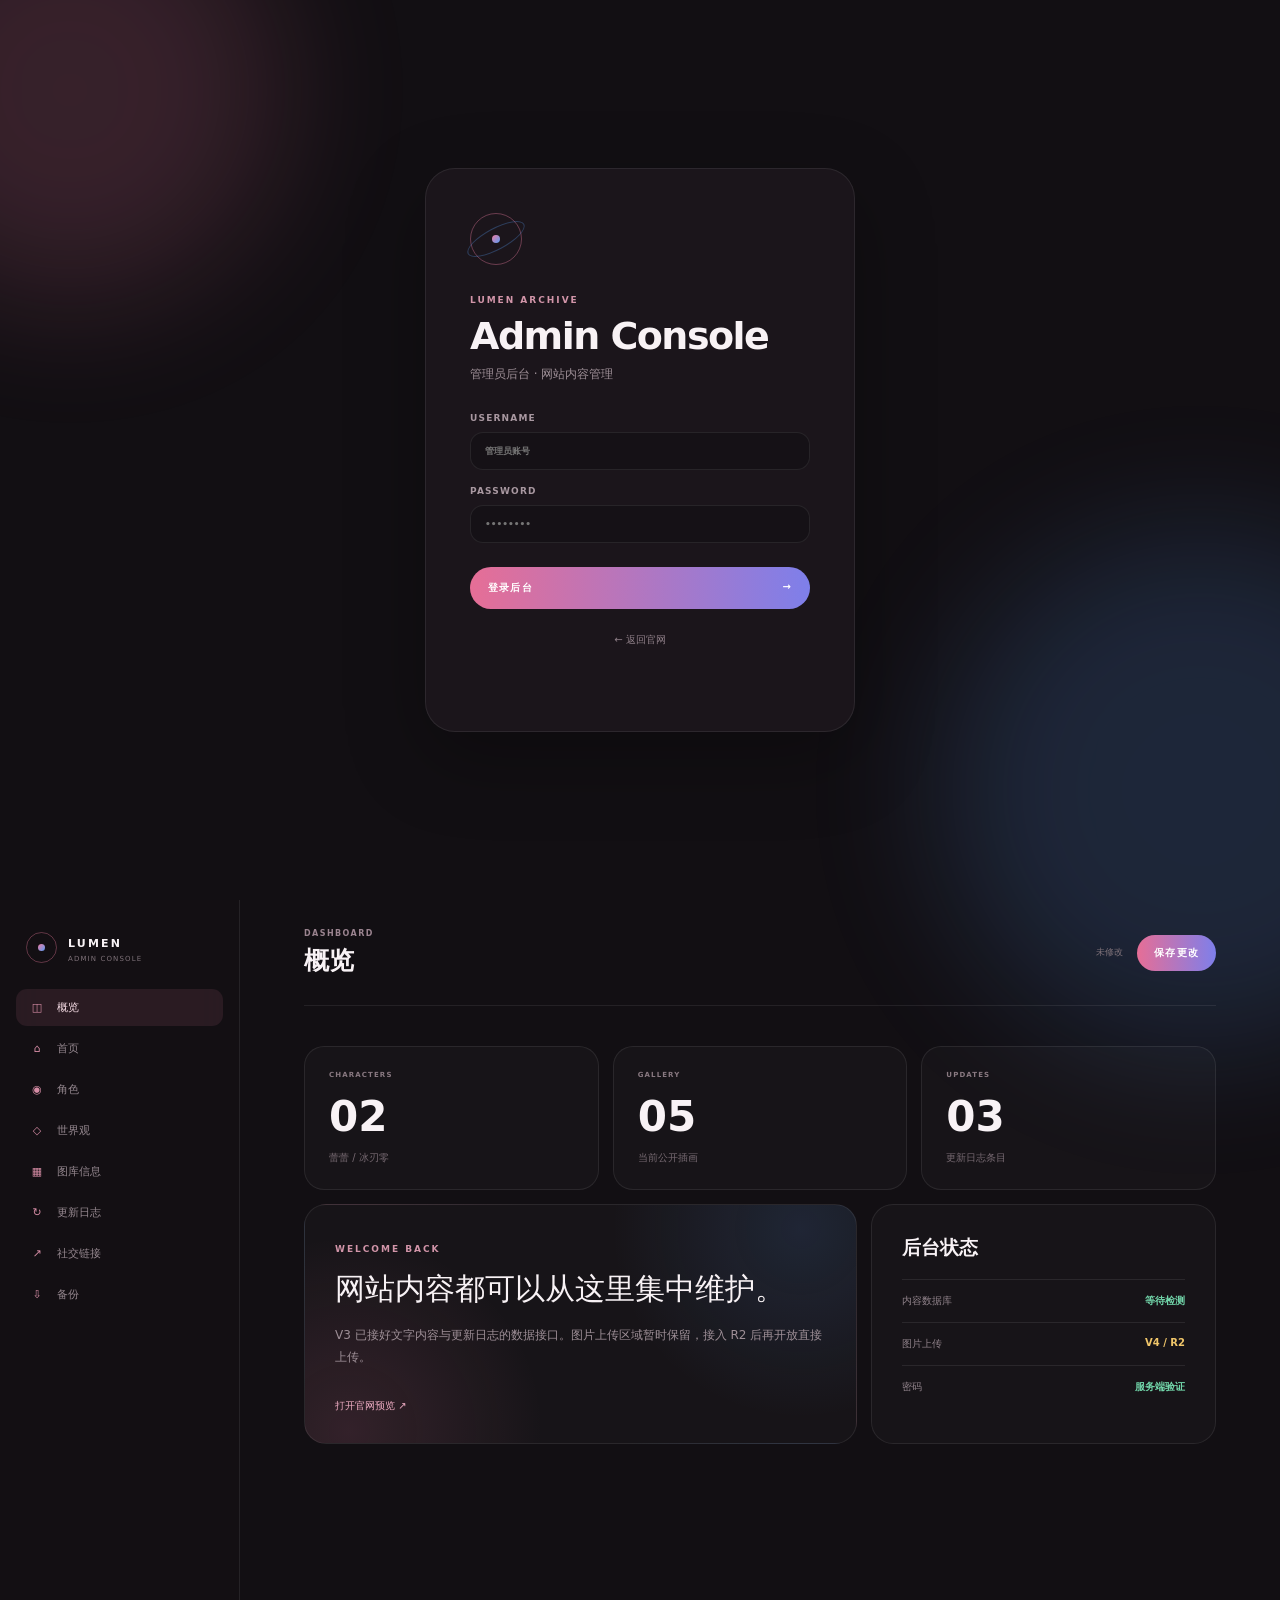
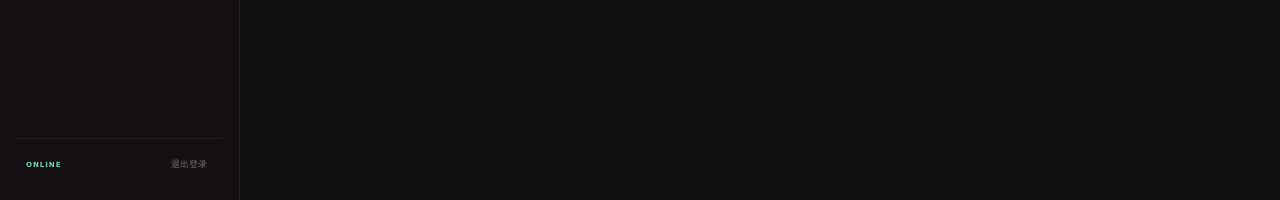
==== admin/index.html @ 8931a834 "Add files via upload" ====
<!doctype html>
<html lang="zh-CN">
<head>
  <meta charset="utf-8">
  <meta name="viewport" content="width=device-width,initial-scale=1">
  <meta name="theme-color" content="#161117">
  <title>LUMEN ARCHIVE · Admin</title>
  <link rel="stylesheet" href="admin.css">
</head>
<body>
  <div class="bg-orb a"></div><div class="bg-orb b"></div>

  <section class="login-screen" id="loginScreen">
    <div class="login-card">
      <div class="admin-mark"><span></span></div>
      <p class="overline">LUMEN ARCHIVE</p>
      <h1>Admin Console</h1>
      <p class="sub">管理员后台 · 网站内容管理</p>
      <div class="local-notice" id="localNotice" hidden>
        当前是本地预览。真正的账号密码登录与在线保存，需要部署 Cloudflare Functions + D1。
      </div>
      <form id="loginForm">
        <label>USERNAME<input id="username" autocomplete="username" placeholder="管理员账号" required></label>
        <label>PASSWORD<input id="password" type="password" autocomplete="current-password" placeholder="••••••••" required></label>
        <button class="primary" type="submit">登录后台 <span>→</span></button>
      </form>
      <button class="demo-btn" id="demoBtn" hidden>进入本地界面预览</button>
      <a class="back-link" href="../index.html">← 返回官网</a>
      <p class="login-msg" id="loginMsg"></p>
    </div>
  </section>

  <div class="app" id="app" hidden>
    <aside class="sidebar">
      <a class="side-brand" href="../index.html"><span class="logo-dot"></span><div><strong>LUMEN</strong><small>ADMIN CONSOLE</small></div></a>
      <nav>
        <button class="nav-item active" data-panel="overview"><span>◫</span>概览</button>
        <button class="nav-item" data-panel="home"><span>⌂</span>首页</button>
        <button class="nav-item" data-panel="characters"><span>◉</span>角色</button>
        <button class="nav-item" data-panel="world"><span>◇</span>世界观</button>
        <button class="nav-item" data-panel="gallery"><span>▦</span>图库信息</button>
        <button class="nav-item" data-panel="updates"><span>↻</span>更新日志</button>
        <button class="nav-item" data-panel="social"><span>↗</span>社交链接</button>
        <button class="nav-item" data-panel="backup"><span>⇩</span>备份</button>
      </nav>
      <div class="side-bottom">
        <span id="modeBadge">ONLINE</span>
        <button id="logoutBtn">退出登录</button>
      </div>
    </aside>

    <main class="workspace">
      <header class="admin-topbar">
        <div><p id="panelKicker">DASHBOARD</p><h2 id="panelTitle">概览</h2></div>
        <div class="top-actions"><span class="save-state" id="saveState">未修改</span><button class="save-btn" id="saveBtn">保存更改</button></div>
      </header>

      <section class="panel active" data-panel-view="overview">
        <div class="stats">
          <article><small>CHARACTERS</small><strong>02</strong><span>蕾蕾 / 冰刃零</span></article>
          <article><small>GALLERY</small><strong>05</strong><span>当前公开插画</span></article>
          <article><small>UPDATES</small><strong id="updateCount">03</strong><span>更新日志条目</span></article>
        </div>
        <div class="overview-grid">
          <article class="welcome-card"><p class="overline">WELCOME BACK</p><h3>网站内容都可以从这里集中维护。</h3><p>V3 已接好文字内容与更新日志的数据接口。图片上传区域暂时保留，接入 R2 后再开放直接上传。</p><a href="../index.html" target="_blank">打开官网预览 ↗</a></article>
          <article class="status-card"><h3>后台状态</h3><div><span>内容数据库</span><b id="dbStatus">等待检测</b></div><div><span>图片上传</span><b class="warn">V4 / R2</b></div><div><span>密码</span><b>服务端验证</b></div></article>
        </div>
      </section>

      <section class="panel" data-panel-view="home">
        <div class="form-card">
          <div class="card-head"><div><p>HOME PAGE</p><h3>首页文字</h3></div></div>
          <label>网站标题<input data-field="site.title"></label>
          <label>首页第一行<input data-field="site.heroKicker"></label>
          <label>首页说明<textarea data-field="site.heroDescription" rows="4"></textarea></label>
        </div>
      </section>

      <section class="panel" data-panel-view="characters">
        <div class="two-col">
          <div class="form-card pink-edge"><div class="card-head"><div><p>CHARACTER 01</p><h3>蕾蕾</h3></div><span>MEDICAL</span></div><label>一句话介绍<textarea data-field="characters.leilei.lead" rows="3"></textarea></label><label>角色简介<textarea data-field="characters.leilei.body" rows="8"></textarea></label></div>
          <div class="form-card blue-edge"><div class="card-head"><div><p>CHARACTER 02</p><h3>冰刃零</h3></div><span>COMBAT</span></div><label>一句话介绍<textarea data-field="characters.zero.lead" rows="3"></textarea></label><label>角色简介<textarea data-field="characters.zero.body" rows="8"></textarea></label></div>
        </div>
      </section>

      <section class="panel" data-panel-view="world">
        <div class="form-card"><div class="card-head"><div><p>WORLD / LORE</p><h3>世界观总述</h3></div></div><label>官网展示文字<textarea data-field="world.intro" rows="10"></textarea></label><p class="help">这里保持全年龄版本。其他世界观卡片目前仍写在页面模板里，后续也可以继续数据化。</p></div>
      </section>

      <section class="panel" data-panel-view="gallery">
        <div class="form-card"><div class="card-head"><div><p>GALLERY META</p><h3>图库标题</h3></div></div><div class="two-col fields"><label>蕾蕾主视觉<input data-field="gallery.leileiHeroCaption"></label><label>零主视觉<input data-field="gallery.zeroHeroCaption"></label><label>零场景图<input data-field="gallery.zeroSceneCaption"></label><label>蕾蕾日常图<input data-field="gallery.leileiDayCaption"></label><label>蕾蕾夜景图<input data-field="gallery.leileiNightCaption"></label></div></div>
        <div class="upload-disabled"><div>＋</div><h3>图片上传将在接入 R2 后开放</h3><p>V3 先负责文字、链接和更新日志；这样不会为了上传图片就引入不必要的复杂度。</p></div>
      </section>

      <section class="panel" data-panel-view="updates">
        <div class="panel-row"><div><p class="overline">CHANGELOG</p><h3 class="big-panel-title">更新日志</h3></div><button class="secondary" id="addUpdateBtn">＋ 新增更新</button></div>
        <div class="updates-editor" id="updatesEditor"></div>
      </section>

      <section class="panel" data-panel-view="social">
        <div class="form-card"><div class="card-head"><div><p>SOCIAL</p><h3>X / Twitter</h3></div></div><label>显示账号<input data-field="site.xHandle" placeholder="@hushubudu023"></label><label>链接地址<input data-field="site.xUrl" placeholder="https://x.com/..."></label></div>
      </section>

      <section class="panel" data-panel-view="backup">
        <div class="form-card"><div class="card-head"><div><p>DATA BACKUP</p><h3>导入 / 导出</h3></div></div><p class="help">你可以随时导出当前网站文字数据为 JSON。部署前也可以在本地后台预览模式里修改后导出。</p><div class="backup-actions"><button class="secondary" id="exportBtn">导出 JSON</button><label class="file-btn">导入 JSON<input type="file" id="importInput" accept="application/json" hidden></label></div></div>
      </section>
    </main>
  </div>

  <script src="../site-data.js"></script>
  <script src="admin.js"></script>
</body>
</html>
---- admin/admin.css ----
:root{--bg:#120f13;--panel:#1b171c;--panel2:#211b22;--ink:#f8f2f5;--muted:#9e8f97;--line:rgba(255,255,255,.08);--pink:#ef7ca2;--blue:#599cf5;--green:#72d6aa;--yellow:#f0c66a;--shadow:0 26px 80px rgba(0,0,0,.28)}
*{box-sizing:border-box}html,body{margin:0;min-height:100%;background:var(--bg);color:var(--ink);font-family:Inter,"PingFang SC","Microsoft YaHei",system-ui,sans-serif}button,input,textarea{font:inherit}.bg-orb{position:fixed;border-radius:50%;filter:blur(70px);opacity:.17;pointer-events:none}.bg-orb.a{width:420px;height:420px;background:var(--pink);left:-140px;top:-120px}.bg-orb.b{width:520px;height:520px;background:var(--blue);right:-180px;bottom:-150px}.overline{font-size:9px;font-weight:900;letter-spacing:.22em;color:#d295a9}.login-screen{min-height:100vh;display:grid;place-items:center;padding:30px;position:relative;z-index:2}.login-card{width:min(430px,94vw);padding:44px;border:1px solid var(--line);border-radius:30px;background:rgba(29,23,29,.88);backdrop-filter:blur(22px);box-shadow:var(--shadow)}.admin-mark{width:52px;height:52px;border-radius:50%;border:1px solid rgba(239,124,162,.38);display:grid;place-items:center;margin-bottom:30px}.admin-mark:before{content:"";width:62px;height:20px;border:1px solid rgba(89,156,245,.3);border-radius:50%;transform:rotate(-28deg);position:absolute}.admin-mark span{width:8px;height:8px;border-radius:50%;background:linear-gradient(135deg,var(--pink),var(--blue))}.login-card h1{font-size:38px;letter-spacing:-.04em;margin:8px 0}.sub{color:var(--muted);font-size:12px;margin:0 0 30px}.local-notice{padding:13px 14px;border-radius:14px;background:rgba(240,198,106,.09);border:1px solid rgba(240,198,106,.2);color:#e6c98d;font-size:11px;line-height:1.7;margin-bottom:20px}.login-card label,.form-card label{display:block;font-size:9px;font-weight:900;letter-spacing:.13em;color:#a998a1;margin:16px 0}.login-card input,.form-card input,.form-card textarea,.update-card input,.update-card textarea{display:block;width:100%;margin-top:9px;border:1px solid var(--line);border-radius:13px;background:#151116;color:var(--ink);padding:13px 14px;outline:none;resize:vertical}.login-card input:focus,.form-card input:focus,.form-card textarea:focus,.update-card input:focus,.update-card textarea:focus{border-color:rgba(239,124,162,.5);box-shadow:0 0 0 3px rgba(239,124,162,.08)}.primary,.save-btn{width:100%;display:flex;justify-content:space-between;border:0;border-radius:999px;padding:14px 18px;background:linear-gradient(90deg,#e66e96,#7e7fea);color:white;font-size:10px;font-weight:900;letter-spacing:.12em;cursor:pointer;margin-top:24px}.demo-btn{width:100%;border:1px solid var(--line);background:transparent;color:#d6c9cf;border-radius:999px;padding:13px;margin-top:12px;cursor:pointer}.back-link{display:block;text-align:center;color:#8f7f88;font-size:10px;margin-top:24px;text-decoration:none}.login-msg{text-align:center;color:#f195aa;font-size:11px;min-height:18px}.app{min-height:100vh;display:grid;grid-template-columns:240px 1fr;position:relative;z-index:2}.sidebar{height:100vh;position:sticky;top:0;border-right:1px solid var(--line);background:rgba(20,16,20,.88);backdrop-filter:blur(20px);padding:24px 16px;display:flex;flex-direction:column}.side-brand{display:flex;gap:11px;align-items:center;padding:8px 10px 26px;text-decoration:none;color:inherit}.logo-dot{width:31px;height:31px;border-radius:50%;border:1px solid rgba(239,124,162,.35);position:relative}.logo-dot:after{content:"";position:absolute;inset:11px;border-radius:50%;background:linear-gradient(135deg,var(--pink),var(--blue))}.side-brand strong{font-size:11px;letter-spacing:.2em}.side-brand small{display:block;color:#7f7179;font-size:7px;letter-spacing:.16em;margin-top:4px}.sidebar nav{display:flex;flex-direction:column;gap:4px}.nav-item{border:0;background:transparent;color:#968890;text-align:left;padding:11px 12px;border-radius:11px;cursor:pointer;font-size:11px;display:flex;gap:11px;align-items:center}.nav-item:hover{background:rgba(255,255,255,.04);color:#ddd2d7}.nav-item.active{background:rgba(239,124,162,.1);color:#f6dce5}.nav-item span{width:18px;text-align:center;color:#d68ca5}.side-bottom{margin-top:auto;padding:18px 10px 4px;border-top:1px solid var(--line);display:flex;justify-content:space-between;align-items:center}.side-bottom span{font-size:7px;font-weight:900;letter-spacing:.14em;color:var(--green)}.side-bottom button{border:0;background:none;color:#84757d;font-size:9px;cursor:pointer}.workspace{min-width:0;padding:0 5vw 60px}.admin-topbar{height:106px;display:flex;align-items:center;justify-content:space-between;border-bottom:1px solid var(--line);margin-bottom:40px}.admin-topbar p{font-size:8px;font-weight:900;letter-spacing:.18em;color:#9b8490;margin:0 0 6px}.admin-topbar h2{font-size:25px;margin:0}.top-actions{display:flex;align-items:center;gap:14px}.save-state{font-size:9px;color:#7f7279}.save-btn{width:auto;margin:0;padding:11px 17px}.panel{display:none;max-width:1160px}.panel.active{display:block}.stats{display:grid;grid-template-columns:repeat(3,1fr);gap:14px}.stats article{padding:24px;border:1px solid var(--line);border-radius:20px;background:rgba(255,255,255,.025)}.stats small{display:block;color:#897981;font-size:7px;font-weight:900;letter-spacing:.16em}.stats strong{display:block;font-size:42px;margin:13px 0 5px}.stats span{font-size:10px;color:#776a72}.overview-grid{display:grid;grid-template-columns:1.6fr 1fr;gap:14px;margin-top:14px}.welcome-card,.status-card,.form-card,.upload-disabled{border:1px solid var(--line);border-radius:22px;background:rgba(255,255,255,.025);padding:30px}.welcome-card{background:radial-gradient(circle at 90% 10%,rgba(89,156,245,.13),transparent 35%),radial-gradient(circle at 8% 95%,rgba(239,124,162,.13),transparent 35%),rgba(255,255,255,.025)}.welcome-card h3{font:500 30px/1.45 "Songti SC","STSong",serif;max-width:610px;margin:13px 0}.welcome-card>p:not(.overline){color:var(--muted);font-size:12px;line-height:1.9;max-width:620px}.welcome-card a{display:inline-block;color:#efadc3;text-decoration:none;font-size:10px;margin-top:18px}.status-card h3{margin:0 0 18px}.status-card div{display:flex;justify-content:space-between;padding:14px 0;border-top:1px solid var(--line);font-size:10px;color:#92848c}.status-card b{color:var(--green)}.status-card b.warn{color:var(--yellow)}.form-card{max-width:860px}.card-head{display:flex;justify-content:space-between;align-items:start;margin-bottom:25px}.card-head p{font-size:8px;font-weight:900;letter-spacing:.18em;color:#967e8a;margin:0 0 8px}.card-head h3{font-size:24px;margin:0}.card-head>span{font-size:7px;letter-spacing:.15em;border:1px solid var(--line);padding:7px 9px;border-radius:999px}.pink-edge{border-top:2px solid rgba(239,124,162,.5)}.blue-edge{border-top:2px solid rgba(89,156,245,.55)}.two-col{display:grid;grid-template-columns:1fr 1fr;gap:14px}.two-col.fields{gap:0 14px}.help{color:#82747c;font-size:11px;line-height:1.8}.upload-disabled{max-width:860px;margin-top:14px;text-align:center;padding:46px;border-style:dashed}.upload-disabled>div{font-size:30px;color:#6f626a}.upload-disabled h3{font:500 23px "Songti SC","STSong",serif;margin:12px}.upload-disabled p{color:#7d7077;font-size:11px}.panel-row{display:flex;justify-content:space-between;align-items:end;margin-bottom:22px}.big-panel-title{font-size:32px;margin:8px 0 0}.secondary,.file-btn{border:1px solid var(--line);border-radius:999px;background:rgba(255,255,255,.04);color:#d9cdd3;padding:11px 15px;font-size:9px;font-weight:900;letter-spacing:.1em;cursor:pointer}.updates-editor{display:flex;flex-direction:column;gap:10px}.update-card{display:grid;grid-template-columns:130px 1fr 42px;gap:12px;padding:18px;border:1px solid var(--line);border-radius:18px;background:rgba(255,255,255,.025);align-items:start}.update-card label{font-size:7px;font-weight:900;letter-spacing:.12em;color:#877881}.update-card input,.update-card textarea{margin-top:7px}.update-card .update-text{display:grid;grid-template-columns:1fr 1.6fr;gap:12px}.delete-update{border:1px solid rgba(239,124,162,.14);border-radius:12px;background:rgba(239,124,162,.06);color:#d98ba5;width:38px;height:38px;cursor:pointer}.backup-actions{display:flex;gap:10px;margin-top:25px}.file-btn{display:inline-flex;align-items:center}.save-state.dirty{color:var(--yellow)}.save-state.saved{color:var(--green)}
@media(max-width:900px){.app{grid-template-columns:76px 1fr}.side-brand div,.nav-item{font-size:0}.nav-item span{font-size:14px;margin:auto}.side-bottom{display:block;text-align:center}.side-bottom button{display:none}.workspace{padding:0 4vw 50px}.two-col,.overview-grid{grid-template-columns:1fr}}
@media(max-width:650px){.app{display:block}.sidebar{height:auto;position:sticky;z-index:10;top:0;flex-direction:row;padding:8px;overflow-x:auto;border-right:0;border-bottom:1px solid var(--line)}.side-brand,.side-bottom{display:none}.sidebar nav{flex-direction:row}.nav-item{min-width:46px}.workspace{padding:0 16px 40px}.admin-topbar{height:88px}.admin-topbar h2{font-size:20px}.save-state{display:none}.stats{grid-template-columns:1fr}.update-card{grid-template-columns:1fr}.update-card .update-text{grid-template-columns:1fr}.delete-update{width:100%}}
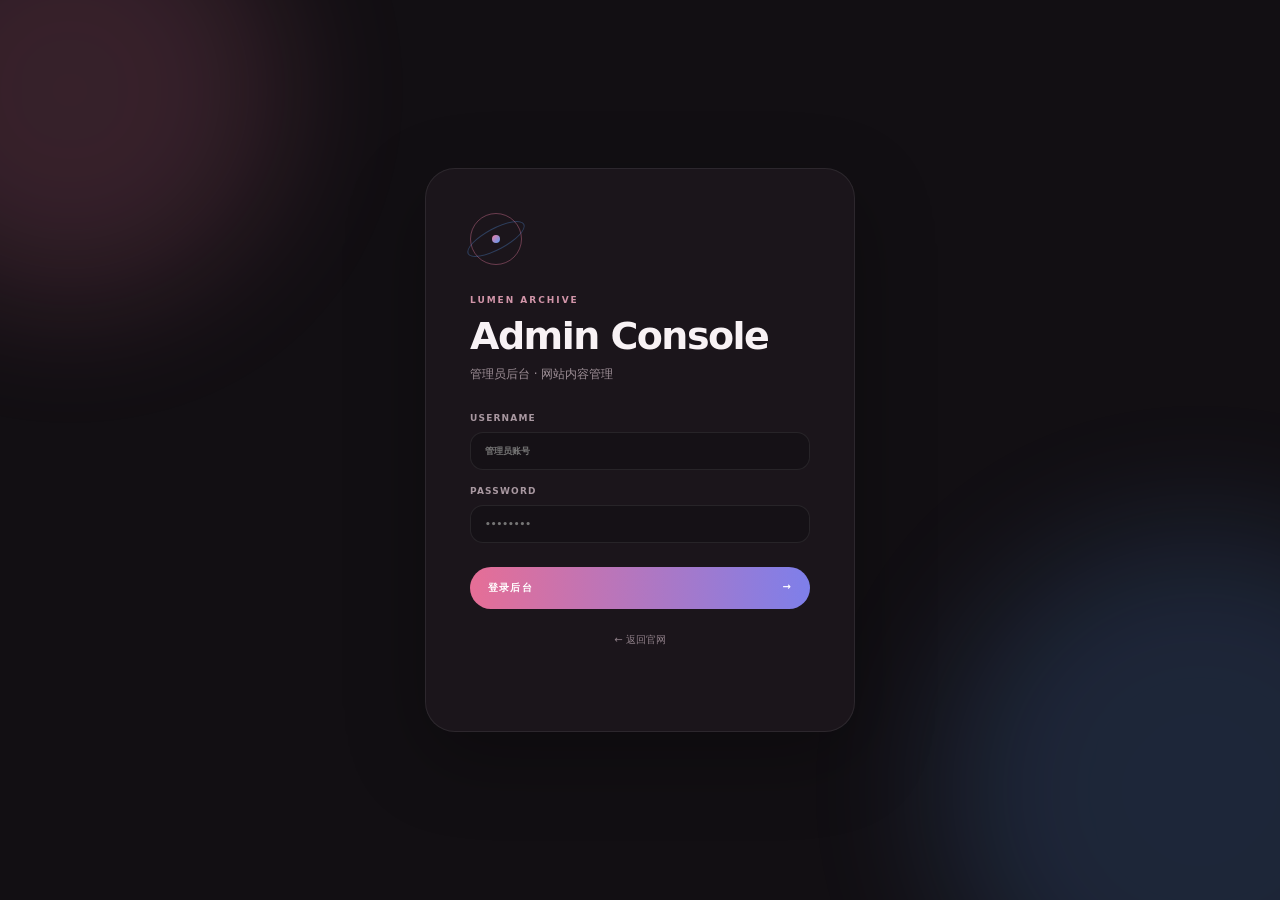
==== commit 617a7836: "Update index.html" ====
--- a/admin/index.html
+++ b/admin/index.html
@@ -6,6 +6,11 @@
   <meta name="theme-color" content="#161117">
   <title>LUMEN ARCHIVE · Admin</title>
   <link rel="stylesheet" href="admin.css">
+  <link rel="icon" href="/favicon.ico" sizes="any">
+  <link rel="icon" type="image/png" sizes="32x32" href="/favicon-32x32.png">
+  <link rel="icon" type="image/png" sizes="16x16" href="/favicon-16x16.png">
+  <link rel="apple-touch-icon" sizes="180x180" href="/apple-touch-icon.png">
+  <link rel="manifest" href="/site.webmanifest">
 </head>
 <body>
   <div class="bg-orb a"></div><div class="bg-orb b"></div>
--- a/admin/admin.css
+++ b/admin/admin.css
@@ -1,3 +1,10 @@
+/* V3.1 admin visibility hotfix */
+#loginScreen[hidden],
+#app[hidden],
+[hidden]{
+  display:none !important;
+}
+
 
 :root{--bg:#120f13;--panel:#1b171c;--panel2:#211b22;--ink:#f8f2f5;--muted:#9e8f97;--line:rgba(255,255,255,.08);--pink:#ef7ca2;--blue:#599cf5;--green:#72d6aa;--yellow:#f0c66a;--shadow:0 26px 80px rgba(0,0,0,.28)}
 *{box-sizing:border-box}html,body{margin:0;min-height:100%;background:var(--bg);color:var(--ink);font-family:Inter,"PingFang SC","Microsoft YaHei",system-ui,sans-serif}button,input,textarea{font:inherit}.bg-orb{position:fixed;border-radius:50%;filter:blur(70px);opacity:.17;pointer-events:none}.bg-orb.a{width:420px;height:420px;background:var(--pink);left:-140px;top:-120px}.bg-orb.b{width:520px;height:520px;background:var(--blue);right:-180px;bottom:-150px}.overline{font-size:9px;font-weight:900;letter-spacing:.22em;color:#d295a9}.login-screen{min-height:100vh;display:grid;place-items:center;padding:30px;position:relative;z-index:2}.login-card{width:min(430px,94vw);padding:44px;border:1px solid var(--line);border-radius:30px;background:rgba(29,23,29,.88);backdrop-filter:blur(22px);box-shadow:var(--shadow)}.admin-mark{width:52px;height:52px;border-radius:50%;border:1px solid rgba(239,124,162,.38);display:grid;place-items:center;margin-bottom:30px}.admin-mark:before{content:"";width:62px;height:20px;border:1px solid rgba(89,156,245,.3);border-radius:50%;transform:rotate(-28deg);position:absolute}.admin-mark span{width:8px;height:8px;border-radius:50%;background:linear-gradient(135deg,var(--pink),var(--blue))}.login-card h1{font-size:38px;letter-spacing:-.04em;margin:8px 0}.sub{color:var(--muted);font-size:12px;margin:0 0 30px}.local-notice{padding:13px 14px;border-radius:14px;background:rgba(240,198,106,.09);border:1px solid rgba(240,198,106,.2);color:#e6c98d;font-size:11px;line-height:1.7;margin-bottom:20px}.login-card label,.form-card label{display:block;font-size:9px;font-weight:900;letter-spacing:.13em;color:#a998a1;margin:16px 0}.login-card input,.form-card input,.form-card textarea,.update-card input,.update-card textarea{display:block;width:100%;margin-top:9px;border:1px solid var(--line);border-radius:13px;background:#151116;color:var(--ink);padding:13px 14px;outline:none;resize:vertical}.login-card input:focus,.form-card input:focus,.form-card textarea:focus,.update-card input:focus,.update-card textarea:focus{border-color:rgba(239,124,162,.5);box-shadow:0 0 0 3px rgba(239,124,162,.08)}.primary,.save-btn{width:100%;display:flex;justify-content:space-between;border:0;border-radius:999px;padding:14px 18px;background:linear-gradient(90deg,#e66e96,#7e7fea);color:white;font-size:10px;font-weight:900;letter-spacing:.12em;cursor:pointer;margin-top:24px}.demo-btn{width:100%;border:1px solid var(--line);background:transparent;color:#d6c9cf;border-radius:999px;padding:13px;margin-top:12px;cursor:pointer}.back-link{display:block;text-align:center;color:#8f7f88;font-size:10px;margin-top:24px;text-decoration:none}.login-msg{text-align:center;color:#f195aa;font-size:11px;min-height:18px}.app{min-height:100vh;display:grid;grid-template-columns:240px 1fr;position:relative;z-index:2}.sidebar{height:100vh;position:sticky;top:0;border-right:1px solid var(--line);background:rgba(20,16,20,.88);backdrop-filter:blur(20px);padding:24px 16px;display:flex;flex-direction:column}.side-brand{display:flex;gap:11px;align-items:center;padding:8px 10px 26px;text-decoration:none;color:inherit}.logo-dot{width:31px;height:31px;border-radius:50%;border:1px solid rgba(239,124,162,.35);position:relative}.logo-dot:after{content:"";position:absolute;inset:11px;border-radius:50%;background:linear-gradient(135deg,var(--pink),var(--blue))}.side-brand strong{font-size:11px;letter-spacing:.2em}.side-brand small{display:block;color:#7f7179;font-size:7px;letter-spacing:.16em;margin-top:4px}.sidebar nav{display:flex;flex-direction:column;gap:4px}.nav-item{border:0;background:transparent;color:#968890;text-align:left;padding:11px 12px;border-radius:11px;cursor:pointer;font-size:11px;display:flex;gap:11px;align-items:center}.nav-item:hover{background:rgba(255,255,255,.04);color:#ddd2d7}.nav-item.active{background:rgba(239,124,162,.1);color:#f6dce5}.nav-item span{width:18px;text-align:center;color:#d68ca5}.side-bottom{margin-top:auto;padding:18px 10px 4px;border-top:1px solid var(--line);display:flex;justify-content:space-between;align-items:center}.side-bottom span{font-size:7px;font-weight:900;letter-spacing:.14em;color:var(--green)}.side-bottom button{border:0;background:none;color:#84757d;font-size:9px;cursor:pointer}.workspace{min-width:0;padding:0 5vw 60px}.admin-topbar{height:106px;display:flex;align-items:center;justify-content:space-between;border-bottom:1px solid var(--line);margin-bottom:40px}.admin-topbar p{font-size:8px;font-weight:900;letter-spacing:.18em;color:#9b8490;margin:0 0 6px}.admin-topbar h2{font-size:25px;margin:0}.top-actions{display:flex;align-items:center;gap:14px}.save-state{font-size:9px;color:#7f7279}.save-btn{width:auto;margin:0;padding:11px 17px}.panel{display:none;max-width:1160px}.panel.active{display:block}.stats{display:grid;grid-template-columns:repeat(3,1fr);gap:14px}.stats article{padding:24px;border:1px solid var(--line);border-radius:20px;background:rgba(255,255,255,.025)}.stats small{display:block;color:#897981;font-size:7px;font-weight:900;letter-spacing:.16em}.stats strong{display:block;font-size:42px;margin:13px 0 5px}.stats span{font-size:10px;color:#776a72}.overview-grid{display:grid;grid-template-columns:1.6fr 1fr;gap:14px;margin-top:14px}.welcome-card,.status-card,.form-card,.upload-disabled{border:1px solid var(--line);border-radius:22px;background:rgba(255,255,255,.025);padding:30px}.welcome-card{background:radial-gradient(circle at 90% 10%,rgba(89,156,245,.13),transparent 35%),radial-gradient(circle at 8% 95%,rgba(239,124,162,.13),transparent 35%),rgba(255,255,255,.025)}.welcome-card h3{font:500 30px/1.45 "Songti SC","STSong",serif;max-width:610px;margin:13px 0}.welcome-card>p:not(.overline){color:var(--muted);font-size:12px;line-height:1.9;max-width:620px}.welcome-card a{display:inline-block;color:#efadc3;text-decoration:none;font-size:10px;margin-top:18px}.status-card h3{margin:0 0 18px}.status-card div{display:flex;justify-content:space-between;padding:14px 0;border-top:1px solid var(--line);font-size:10px;color:#92848c}.status-card b{color:var(--green)}.status-card b.warn{color:var(--yellow)}.form-card{max-width:860px}.card-head{display:flex;justify-content:space-between;align-items:start;margin-bottom:25px}.card-head p{font-size:8px;font-weight:900;letter-spacing:.18em;color:#967e8a;margin:0 0 8px}.card-head h3{font-size:24px;margin:0}.card-head>span{font-size:7px;letter-spacing:.15em;border:1px solid var(--line);padding:7px 9px;border-radius:999px}.pink-edge{border-top:2px solid rgba(239,124,162,.5)}.blue-edge{border-top:2px solid rgba(89,156,245,.55)}.two-col{display:grid;grid-template-columns:1fr 1fr;gap:14px}.two-col.fields{gap:0 14px}.help{color:#82747c;font-size:11px;line-height:1.8}.upload-disabled{max-width:860px;margin-top:14px;text-align:center;padding:46px;border-style:dashed}.upload-disabled>div{font-size:30px;color:#6f626a}.upload-disabled h3{font:500 23px "Songti SC","STSong",serif;margin:12px}.upload-disabled p{color:#7d7077;font-size:11px}.panel-row{display:flex;justify-content:space-between;align-items:end;margin-bottom:22px}.big-panel-title{font-size:32px;margin:8px 0 0}.secondary,.file-btn{border:1px solid var(--line);border-radius:999px;background:rgba(255,255,255,.04);color:#d9cdd3;padding:11px 15px;font-size:9px;font-weight:900;letter-spacing:.1em;cursor:pointer}.updates-editor{display:flex;flex-direction:column;gap:10px}.update-card{display:grid;grid-template-columns:130px 1fr 42px;gap:12px;padding:18px;border:1px solid var(--line);border-radius:18px;background:rgba(255,255,255,.025);align-items:start}.update-card label{font-size:7px;font-weight:900;letter-spacing:.12em;color:#877881}.update-card input,.update-card textarea{margin-top:7px}.update-card .update-text{display:grid;grid-template-columns:1fr 1.6fr;gap:12px}.delete-update{border:1px solid rgba(239,124,162,.14);border-radius:12px;background:rgba(239,124,162,.06);color:#d98ba5;width:38px;height:38px;cursor:pointer}.backup-actions{display:flex;gap:10px;margin-top:25px}.file-btn{display:inline-flex;align-items:center}.save-state.dirty{color:var(--yellow)}.save-state.saved{color:var(--green)}
